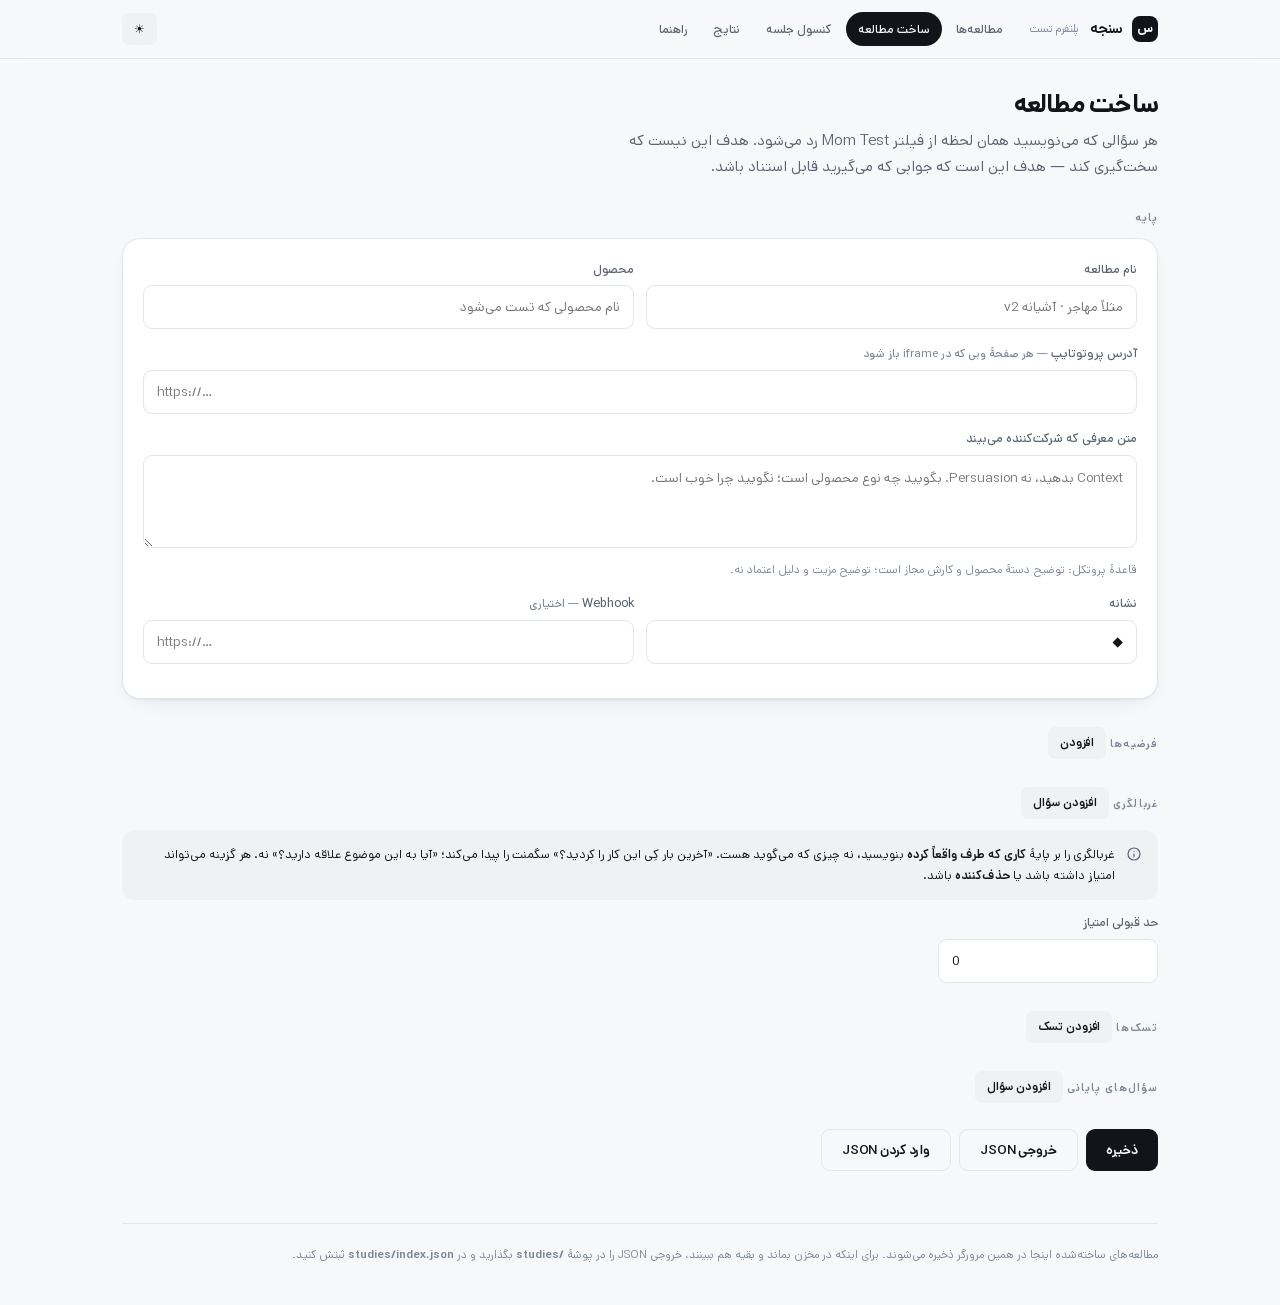
==== builder.html @ 76744f60 "Add files via upload" ====
<!doctype html>
<html lang="fa" dir="rtl">
<head>
<meta charset="utf-8">
<meta name="viewport" content="width=device-width,initial-scale=1,viewport-fit=cover">
<title>ساخت مطالعه · سنجه</title>
<link rel="stylesheet" href="./assets/app.css">
<style>
  .item{background:var(--surface);border:1px solid var(--line);border-radius:var(--r-md);
    padding:15px;margin-bottom:10px}
  .item .top{display:flex;gap:10px;align-items:flex-start;margin-bottom:8px}
  .item .top .idx{width:24px;height:24px;border-radius:7px;background:var(--surface-2);
    display:grid;place-items:center;font-size:11.5px;font-weight:600;flex:none}
  .opts{margin-top:8px}
  .opt{display:flex;gap:7px;align-items:center;margin-bottom:6px}
  .opt .input{flex:1}
  .opt .sc{width:74px;flex:none}
  .score{display:inline-flex;align-items:center;gap:6px;font-size:11.5px;font-weight:600}
  .meter{width:56px;height:5px;border-radius:99px;background:var(--surface-2);overflow:hidden}
  .meter i{display:block;height:100%;border-radius:99px;transition:width .4s var(--spring)}
</style>
</head>
<body>
<main class="wrap" style="padding-top:30px">
  <h1 style="font-size:26px">ساخت مطالعه</h1>
  <p class="lead" style="margin-top:8px">
    هر سؤالی که می‌نویسید همان لحظه از فیلتر Mom Test رد می‌شود.
    هدف این نیست که سخت‌گیری کند — هدف این است که جوابی که می‌گیرید قابل استناد باشد.
  </p>

  <div class="sec">پایه</div>
  <div class="card">
    <div class="grid c2">
      <div class="field"><label>نام مطالعه</label>
        <input class="input" id="f-name" placeholder="مثلاً مهاجر · آشیانه v2"></div>
      <div class="field"><label>محصول</label>
        <input class="input" id="f-product" placeholder="نام محصولی که تست می‌شود"></div>
    </div>
    <div class="field"><label>آدرس پروتوتایپ <span class="tiny">— هر صفحهٔ وبی که در iframe باز شود</span></label>
      <input class="input en" id="f-url" dir="ltr" placeholder="https://…"></div>
    <div class="field"><label>متن معرفی که شرکت‌کننده می‌بیند</label>
      <textarea class="input" id="f-intro" rows="3"
        placeholder="Context بدهید، نه Persuasion. بگویید چه نوع محصولی است؛ نگویید چرا خوب است."></textarea>
      <p class="hint">قاعدهٔ پروتکل: توضیح دستهٔ محصول و کارش مجاز است؛ توضیح مزیت و دلیل اعتماد نه.</p></div>
    <div class="grid c2">
      <div class="field"><label>نشانه</label><input class="input" id="f-icon" value="◆" maxlength="2"></div>
      <div class="field"><label>Webhook <span class="tiny">— اختیاری</span></label>
        <input class="input en" id="f-hook" dir="ltr" placeholder="https://…"></div>
    </div>
  </div>

  <div class="sec">فرضیه‌ها <button class="btn btn-ghost btn-sm" onclick="addHyp()">افزودن</button></div>
  <div id="hyps"></div>

  <div class="sec">غربالگری
    <button class="btn btn-ghost btn-sm" onclick="addScr()">افزودن سؤال</button></div>
  <div class="note" style="margin-bottom:12px">
    <svg viewBox="0 0 24 24"><circle cx="12" cy="12" r="9"/><path d="M12 16v-4M12 8h.01"/></svg>
    <p>غربالگری را بر پایهٔ <b>کاری که طرف واقعاً کرده</b> بنویسید، نه چیزی که می‌گوید هست.
      «آخرین بار کِی این کار را کردید؟» سگمنت را پیدا می‌کند؛ «آیا به این موضوع علاقه دارید؟» نه.
      هر گزینه می‌تواند امتیاز داشته باشد یا <b>حذف‌کننده</b> باشد.</p>
  </div>
  <div class="field" style="max-width:220px"><label>حد قبولی امتیاز</label>
    <input class="input num" id="f-pass" type="number" value="0"></div>
  <div id="scrs"></div>

  <div class="sec">تسک‌ها <button class="btn btn-ghost btn-sm" onclick="addTask()">افزودن تسک</button></div>
  <div id="tasks"></div>

  <div class="sec">سؤال‌های پایانی
    <button class="btn btn-ghost btn-sm" onclick="addPost()">افزودن سؤال</button></div>
  <div id="posts"></div>

  <div class="row-btns" style="margin:26px 0 8px">
    <button class="btn btn-primary" onclick="save()">ذخیره</button>
    <button class="btn btn-line" onclick="exportStudy()">خروجی JSON</button>
    <label class="btn btn-line" style="cursor:pointer">
      وارد کردن JSON<input type="file" accept="application/json" hidden onchange="importStudy(event)"></label>
    <button class="btn btn-danger" onclick="del()" id="del-btn" hidden>حذف</button>
  </div>
  <p id="saved" class="tiny"></p>
  <footer class="site">مطالعه‌های ساخته‌شده اینجا در همین مرورگر ذخیره می‌شوند.
    برای اینکه در مخزن بماند و بقیه هم ببینند، خروجی JSON را در پوشهٔ <b class="en">studies/</b> بگذارید
    و در <b class="en">studies/index.json</b> ثبتش کنید.</footer>
</main>

<script src="./assets/app.js"></script>
<script src="./assets/momtest.js"></script>
<script>
App.mountChrome('builder.html');
let D = null;

(async function(){
  const id = App.qs('id');
  D = id ? await App.loadStudy(id) : null;
  if (!D) D = App.blankStudy(); else App.$('del-btn').hidden = D._source !== 'local';
  fill(); renderAll();
})();

function fill(){
  App.$('f-name').value    = D.name || '';
  App.$('f-product').value = D.product || '';
  App.$('f-url').value     = D.prototypeUrl || '';
  App.$('f-intro').value   = D.intro || '';
  App.$('f-icon').value    = D.icon || '◆';
  App.$('f-hook').value    = D.settings?.webhook || '';
  App.$('f-pass').value    = D.screener?.passScore ?? 0;
}

/* ── the linter, rendered under any question field ──────────────── */
function lintBox(text){
  const r = MomTest.lint(text);
  if (!text.trim()) return '';
  const colour = r.score >= 75 ? 'var(--ok)' : r.score >= 45 ? 'var(--warn)' : 'var(--bad)';
  const rows = r.flags.map(f => `<div class="flag ${f.level}">
      <span>${f.level === 'good' ? '✓' : f.level === 'err' ? '✕' : '!'}</span>
      <span class="m"><span class="why">${App.esc(f.label)} — ${App.esc(f.why)}</span>
        ${f.fix ? `<span class="fix">${App.esc(f.fix)}${f.example && f.example !== '—'
          ? ` <i>${App.esc(f.example)}</i>` : ''}</span>` : ''}</span>
    </div>`).join('');
  return `<div class="lint">
    <div class="score" style="color:${colour}">
      <span class="meter"><i style="width:${r.score}%;background:${colour}"></i></span>
      ${App.fa(r.score)}٪ ${r.ok ? 'قابل‌استفاده' : 'نیاز به بازنویسی'}
    </div>${rows}</div>`;
}
function wireLint(inputEl, boxEl){
  const run = () => boxEl.innerHTML = lintBox(inputEl.value);
  inputEl.addEventListener('input', run); run();
}

/* ── hypotheses ─────────────────────────────────────────────────── */
function renderHyps(){
  const host = App.$('hyps');
  host.innerHTML = (D.hypotheses || []).map((h, i) => `<div class="item">
    <div class="top"><div class="idx en">${h.id || 'H' + (i + 1)}</div>
      <input class="input" value="${App.esc(h.text)}" oninput="D.hypotheses[${i}].text=this.value">
      <select class="input" style="width:130px;flex:none" onchange="D.hypotheses[${i}].risk=this.value">
        ${['very-high','high','medium-high','medium'].map(v =>
          `<option value="${v}"${h.risk === v ? ' selected' : ''}>${
            {'very-high':'ریسک خیلی بالا','high':'ریسک بالا','medium-high':'متوسط تا بالا','medium':'متوسط'}[v]}</option>`).join('')}
      </select>
      <button class="btn btn-danger btn-sm" onclick="D.hypotheses.splice(${i},1);renderHyps()">×</button>
    </div></div>`).join('') || '<p class="tiny">هنوز فرضیه‌ای اضافه نشده.</p>';
}
window.addHyp = () => {
  D.hypotheses = D.hypotheses || [];
  D.hypotheses.push({ id: 'H' + (D.hypotheses.length + 1), text: '', risk: 'high' });
  renderHyps();
};

/* ── question editors (screener / post) ─────────────────────────── */
function qEditor(q, i, listName){
  const opts = (q.options || []).map((o, oi) => `<div class="opt">
      <input class="input" value="${App.esc(o.label)}"
        oninput="${listName}[${i}].options[${oi}].label=this.value">
      <input class="input num sc" type="number" value="${o.score ?? 0}" title="امتیاز"
        oninput="${listName}[${i}].options[${oi}].score=+this.value">
      <button class="chip" aria-pressed="${!!o.disqualify}" title="حذف‌کننده"
        onclick="${listName}[${i}].options[${oi}].disqualify=!${listName}[${i}].options[${oi}].disqualify;renderAll()">حذفی</button>
      <button class="btn btn-danger btn-sm" onclick="${listName}[${i}].options.splice(${oi},1);renderAll()">×</button>
    </div>`).join('');
  const isChoice = q.type === 'single' || q.type === 'multi';
  return `<div class="item">
    <div class="top">
      <div class="idx num">${App.fa(i + 1)}</div>
      <div style="flex:1">
        <input class="input" id="q-${listName}-${i}" value="${App.esc(q.text)}"
          placeholder="متن سؤال" oninput="${listName}[${i}].text=this.value">
        <div id="lint-${listName}-${i}"></div>
      </div>
      <select class="input" style="width:118px;flex:none" onchange="${listName}[${i}].type=this.value;renderAll()">
        ${[['single','تک‌گزینه'],['multi','چندگزینه'],['text','متن آزاد'],['number','عدد']]
          .map(([v,t]) => `<option value="${v}"${q.type === v ? ' selected' : ''}>${t}</option>`).join('')}
      </select>
      <button class="chip" aria-pressed="${!!q.required}"
        onclick="${listName}[${i}].required=!${listName}[${i}].required;renderAll()">لازم</button>
      <button class="btn btn-danger btn-sm" onclick="${listName}.splice(${i},1);renderAll()">×</button>
    </div>
    ${isChoice ? `<div class="opts">${opts}
      <button class="btn btn-ghost btn-sm" onclick="${listName}[${i}].options=(${listName}[${i}].options||[]).concat([{label:'',score:0}]);renderAll()">
        افزودن گزینه</button></div>` : ''}
  </div>`;
}

function renderScrs(){
  D.screener = D.screener || { questions: [] };
  const L = D.screener.questions;
  App.$('scrs').innerHTML = L.map((q, i) => qEditor(q, i, 'D.screener.questions')).join('')
    || '<p class="tiny">هنوز سؤالی اضافه نشده.</p>';
  L.forEach((q, i) => {
    const inp = App.$(`q-D.screener.questions-${i}`), box = App.$(`lint-D.screener.questions-${i}`);
    if (inp && box) wireLint(inp, box);
  });
}
window.addScr = () => {
  D.screener = D.screener || { questions: [] };
  D.screener.questions = D.screener.questions || [];
  D.screener.questions.push({ id: 's' + (D.screener.questions.length + 1),
    text: '', type: 'single', required: true, options: [{ label: '', score: 0 }] });
  renderAll();
};

function renderPosts(){
  D.postQuestions = D.postQuestions || [];
  App.$('posts').innerHTML = D.postQuestions.map((q, i) => qEditor(q, i, 'D.postQuestions')).join('')
    || '<p class="tiny">هنوز سؤالی اضافه نشده.</p>';
  D.postQuestions.forEach((q, i) => {
    const inp = App.$(`q-D.postQuestions-${i}`), box = App.$(`lint-D.postQuestions-${i}`);
    if (inp && box) wireLint(inp, box);
  });
}
window.addPost = () => {
  D.postQuestions = D.postQuestions || [];
  D.postQuestions.push({ id: 'q' + (D.postQuestions.length + 1), text: '', type: 'text', required: true });
  renderAll();
};

/* ── tasks ──────────────────────────────────────────────────────── */
function renderTasks(){
  D.tasks = D.tasks || [];
  App.$('tasks').innerHTML = D.tasks.map((t, i) => `<div class="item">
    <div class="top"><div class="idx num">${App.fa(i + 1)}</div>
      <input class="input" value="${App.esc(t.title)}" placeholder="عنوان تسک"
        oninput="D.tasks[${i}].title=this.value">
      <select class="input" style="width:104px;flex:none" onchange="D.tasks[${i}].hypothesis=this.value">
        <option value="">— فرضیه —</option>
        ${(D.hypotheses || []).map(h =>
          `<option value="${h.id}"${t.hypothesis === h.id ? ' selected' : ''}>${h.id}</option>`).join('')}
      </select>
      <button class="btn btn-danger btn-sm" onclick="D.tasks.splice(${i},1);renderAll()">×</button>
    </div>
    <textarea class="input" rows="2" placeholder="دستور تسک — خنثی و بدون راهنمایی"
      oninput="D.tasks[${i}].prompt=this.value">${App.esc(t.prompt)}</textarea>
    <div id="lint-task-${i}"></div>
  </div>`).join('') || '<p class="tiny">هنوز تسکی اضافه نشده.</p>';
  D.tasks.forEach((t, i) => {
    const box = App.$(`lint-task-${i}`);
    const ta = box?.previousElementSibling;
    if (ta && box) wireLint(ta, box);
  });
}
window.addTask = () => {
  D.tasks = D.tasks || [];
  D.tasks.push({ id: 't' + (D.tasks.length + 1), title: '', prompt: '', hypothesis: '', followUps: [] });
  renderAll();
};

window.renderAll = () => { renderHyps(); renderScrs(); renderTasks(); renderPosts(); };

/* ── persistence ────────────────────────────────────────────────── */
function collect(){
  D.name = App.$('f-name').value.trim();
  D.product = App.$('f-product').value.trim();
  D.prototypeUrl = App.$('f-url').value.trim();
  D.intro = App.$('f-intro').value.trim();
  D.icon = App.$('f-icon').value.trim() || '◆';
  D.settings = D.settings || {};
  D.settings.webhook = App.$('f-hook').value.trim();
  D.screener = D.screener || { questions: [] };
  D.screener.passScore = +App.$('f-pass').value || 0;
  return D;
}
window.save = () => {
  collect();
  if (!D.name) { App.$('saved').textContent = 'مطالعه باید نام داشته باشد.'; return; }
  App.saveStudy(D);
  App.$('saved').innerHTML = 'ذخیره شد ✓ — <a href="study.html?id=' +
    encodeURIComponent(D.id) + '">رفتن به صفحهٔ مطالعه</a>';
};
window.exportStudy = () => {
  collect(); const c = { ...D }; delete c._source;
  App.download(D.id + '.json', JSON.stringify(c, null, 2));
};
window.importStudy = (e) => {
  const f = e.target.files[0]; if (!f) return;
  const r = new FileReader();
  r.onload = () => {
    try {
      const j = JSON.parse(r.result);
      if (!j.id) j.id = App.blankStudy().id;
      D = j; fill(); renderAll();
      App.$('saved').textContent = 'وارد شد — برای نگه‌داشتن، ذخیره کنید.';
    } catch (err) { App.$('saved').textContent = 'این فایل خوانده نشد: ' + err.message; }
  };
  r.readAsText(f);
};
window.del = () => {
  if (!confirm('این مطالعه از همین مرورگر حذف شود؟')) return;
  App.store.del('study.' + D.id);
  location.href = 'index.html';
};
</script>
</body>
</html>
---- assets/app.css ----
/* ═══════════════════════════════════════════════════════════════════
   سنجه · Sanjeh — research platform design system
   One stylesheet for every page. Product-neutral on purpose: this hosts
   studies for many apps, so it must never look like any one of them.
   ═══════════════════════════════════════════════════════════════════ */
@font-face{font-family:Dana;src:url('./fonts/Dana-Light.woff2') format('woff2');font-weight:300;font-display:swap}
@font-face{font-family:Dana;src:url('./fonts/Dana-Regular.woff2') format('woff2');font-weight:400;font-display:swap}
@font-face{font-family:Dana;src:url('./fonts/Dana-Medium.woff2') format('woff2');font-weight:500;font-display:swap}
@font-face{font-family:Dana;src:url('./fonts/Dana-DemiBold.woff2') format('woff2');font-weight:600;font-display:swap}
@font-face{font-family:Dana;src:url('./fonts/Dana-Bold.woff2') format('woff2');font-weight:700;font-display:swap}

:root{
  --f:Dana,system-ui,-apple-system,sans-serif;
  --canvas:#F7F8FA;--surface:#FFF;--surface-2:#EFF1F5;--surface-3:#E4E8EF;
  --ink:#111418;--ink-2:#5A6472;--ink-3:#7C8798;
  --line:#E1E5EC;--line-2:#EFF1F5;
  --brand:#3D5AFE;--brand-soft:#EDF0FF;--brand-ink:#2438C8;
  --ok:#0E8A5F;--ok-soft:#E6F5EF;
  --warn:#A66211;--warn-soft:#FDF3E4;
  --bad:#C33025;--bad-soft:#FCEEEC;
  --r-sm:9px;--r-md:13px;--r-lg:18px;
  --sh:0 1px 2px rgba(17,20,24,.05),0 8px 24px -14px rgba(17,20,24,.16);
  --sh-lg:0 2px 6px rgba(17,20,24,.07),0 26px 50px -24px rgba(17,20,24,.35);
  --spring:cubic-bezier(.16,1,.3,1);--swift:cubic-bezier(.4,0,.2,1);
}
:root[data-theme="dark"]{
  --canvas:#0E1116;--surface:#171B22;--surface-2:#1F242C;--surface-3:#2A303A;
  --ink:#F0F2F5;--ink-2:#98A2B3;--ink-3:#828D9E;
  --line:#272D36;--line-2:#1E232B;
  --brand:#7C8FFF;--brand-soft:#1A1F3D;--brand-ink:#A6B4FF;
  --ok:#3FBF8F;--ok-soft:#11271F;
  --warn:#D89A4A;--warn-soft:#2A2013;
  --bad:#E4695C;--bad-soft:#2C1614;
  --sh:0 1px 2px rgba(0,0,0,.4),0 8px 24px -14px rgba(0,0,0,.7);
  --sh-lg:0 2px 6px rgba(0,0,0,.5),0 26px 50px -24px rgba(0,0,0,.85);
}

*{box-sizing:border-box;margin:0;padding:0}
html{-webkit-text-size-adjust:100%}
body{font-family:var(--f);background:var(--canvas);color:var(--ink);
  font-size:14px;line-height:1.65;-webkit-font-smoothing:antialiased;
  direction:rtl;text-align:start}
.num{direction:ltr;unicode-bidi:isolate;font-variant-numeric:tabular-nums}
.en{direction:ltr;unicode-bidi:isolate;display:inline-block}
a{color:inherit}
button,input,select,textarea{font-family:inherit;font-size:inherit;color:inherit}
button{cursor:pointer}
[hidden]{display:none!important}

/* ── layout ── */
.wrap{max-width:1080px;margin:0 auto;padding:0 22px}
.wrap.narrow{max-width:760px}
.topbar{position:sticky;top:0;z-index:40;background:color-mix(in srgb,var(--canvas) 88%,transparent);
  backdrop-filter:blur(14px);border-bottom:1px solid var(--line)}
.topbar .in{max-width:1080px;margin:0 auto;padding:0 22px;height:58px;
  display:flex;align-items:center;gap:14px}
.brand{display:flex;align-items:center;gap:9px;font-weight:600;font-size:15px;
  letter-spacing:-.02em;text-decoration:none;flex:none}
.brand .mk{width:26px;height:26px;border-radius:8px;background:var(--ink);
  display:grid;place-items:center;color:var(--canvas);font-size:13px;font-weight:700}
.brand small{font-weight:400;color:var(--ink-3);font-size:11.5px;margin-inline-start:2px}
.topnav{display:flex;gap:2px;flex:1}
.topnav a{padding:7px 12px;border-radius:99px;font-size:12.5px;font-weight:500;
  color:var(--ink-2);text-decoration:none;transition:.2s var(--swift)}
.topnav a:hover{background:var(--surface-2);color:var(--ink)}
.topnav a[aria-current=page]{background:var(--ink);color:var(--canvas)}
@media(max-width:720px){.topnav{display:none}}

h1{font-size:clamp(24px,4vw,34px);font-weight:700;letter-spacing:-.03em;line-height:1.2}
h2{font-size:19px;font-weight:600;letter-spacing:-.022em;line-height:1.35}
h3{font-size:15px;font-weight:600;letter-spacing:-.015em}
.lead{font-size:15px;color:var(--ink-2);line-height:1.75;max-width:62ch}
.muted{color:var(--ink-2)}
.tiny{font-size:11.5px;color:var(--ink-3);line-height:1.6}
.sec{font-size:11px;font-weight:600;letter-spacing:.1em;color:var(--ink-3);
  text-transform:uppercase;margin:28px 0 11px}
.sec:first-child{margin-top:0}

/* ── surfaces ── */
.card{background:var(--surface);border:1px solid var(--line);border-radius:var(--r-lg);
  padding:20px;box-shadow:var(--sh)}
.card+.card{margin-top:12px}
.card.flat{box-shadow:none}
.grid{display:grid;gap:12px}
.grid.c2{grid-template-columns:repeat(2,1fr)}
.grid.c3{grid-template-columns:repeat(3,1fr)}
@media(max-width:760px){.grid.c2,.grid.c3{grid-template-columns:1fr}}

/* ── buttons ── */
.btn{display:inline-flex;align-items:center;justify-content:center;gap:8px;
  height:42px;padding:0 20px;border:none;border-radius:var(--r-sm);font-size:13.5px;
  font-weight:600;letter-spacing:-.01em;transition:.2s var(--spring);white-space:nowrap;
  text-decoration:none}
.btn:active{transform:scale(.98)}
.btn:disabled{opacity:.42;cursor:not-allowed;transform:none}
.btn-primary{background:var(--ink);color:var(--canvas)}
.btn-brand{background:var(--brand);color:#fff}
.btn-ghost{background:var(--surface-2);color:var(--ink)}
.btn-line{background:none;border:1px solid var(--line);color:var(--ink)}
.btn-danger{background:var(--bad-soft);color:var(--bad)}
.btn-sm{height:32px;padding:0 12px;font-size:12px;border-radius:7px}
.btn-block{width:100%}
.btn svg{width:16px;height:16px;fill:none;stroke:currentColor;stroke-width:1.9;
  stroke-linecap:round;stroke-linejoin:round;flex:none}
.row-btns{display:flex;gap:8px;flex-wrap:wrap}

/* ── form ── */
.field{margin-bottom:14px}
.field>label{display:block;font-size:12.5px;font-weight:500;color:var(--ink-2);margin-bottom:6px}
.input,textarea.input,select.input{width:100%;background:var(--surface);border:1px solid var(--line);
  border-radius:var(--r-sm);padding:11px 13px;font-size:13.5px;transition:.18s var(--swift);
  outline:none}
.input:focus{border-color:var(--brand);box-shadow:0 0 0 3px var(--brand-soft)}
textarea.input{resize:vertical;min-height:80px;line-height:1.7}
.hint{font-size:11.5px;color:var(--ink-3);margin-top:5px;line-height:1.6}

/* choice rows */
.choice{display:flex;align-items:flex-start;gap:11px;width:100%;padding:13px 15px;
  background:var(--surface);border:1.5px solid var(--line);border-radius:var(--r-md);
  text-align:start;transition:.18s var(--spring);margin-bottom:8px}
.choice:hover{border-color:var(--surface-3)}
.choice[aria-pressed=true]{border-color:var(--ink);background:var(--surface)}
.choice .mark{width:19px;height:19px;border-radius:50%;border:1.7px solid var(--line);
  flex:none;margin-top:1px;display:grid;place-items:center;transition:.18s var(--spring)}
.choice[aria-pressed=true] .mark{border-color:var(--ink);background:var(--ink)}
.choice[aria-pressed=true] .mark::after{content:'';width:7px;height:7px;border-radius:50%;background:var(--canvas)}
.choice.sq .mark{border-radius:5px}
.choice .lbl{flex:1;font-size:13.5px;line-height:1.55}
.choice .sub{font-size:11.5px;color:var(--ink-3);margin-top:3px}

/* ── badges ── */
.badge{display:inline-flex;align-items:center;gap:5px;border-radius:99px;
  padding:4px 9px;font-size:11px;font-weight:600;line-height:1.4;white-space:nowrap}
.b-ok{background:var(--ok-soft);color:var(--ok)}
.b-warn{background:var(--warn-soft);color:var(--warn)}
.b-bad{background:var(--bad-soft);color:var(--bad)}
.b-brand{background:var(--brand-soft);color:var(--brand-ink)}
.b-mute{background:var(--surface-2);color:var(--ink-2)}
.dot{width:6px;height:6px;border-radius:50%;background:currentColor;flex:none}

/* ── table ── */
.tbl{width:100%;border-collapse:collapse;font-size:12.5px}
.tbl th{text-align:start;font-weight:600;color:var(--ink-3);font-size:11px;
  letter-spacing:.05em;text-transform:uppercase;padding:9px 10px;border-bottom:1px solid var(--line)}
.tbl td{padding:11px 10px;border-bottom:1px solid var(--line-2);vertical-align:top}
.tbl tr:last-child td{border-bottom:none}
.tblwrap{overflow-x:auto;-webkit-overflow-scrolling:touch}

/* ── notices ── */
.note{display:flex;gap:11px;align-items:flex-start;padding:14px 16px;
  background:var(--surface-2);border-radius:var(--r-md);font-size:12.5px;line-height:1.7}
.note svg{width:16px;height:16px;flex:none;margin-top:2px;fill:none;stroke:currentColor;
  stroke-width:1.8;stroke-linecap:round;stroke-linejoin:round;color:var(--ink-2)}
.note.warn{background:var(--warn-soft)} .note.warn svg{color:var(--warn)}
.note.bad{background:var(--bad-soft)}   .note.bad svg{color:var(--bad)}
.note.ok{background:var(--ok-soft)}     .note.ok svg{color:var(--ok)}
.note b{font-weight:600}

/* ── progress ── */
.prog{height:4px;background:var(--surface-2);border-radius:99px;overflow:hidden}
.prog i{display:block;height:100%;background:var(--ink);border-radius:99px;
  transition:width .5s var(--spring)}

/* ── device frame (prototype under test) ── */
.device{background:#0D0F12;border-radius:34px;padding:9px;box-shadow:var(--sh-lg);flex:none}
.device iframe{display:block;border:none;border-radius:26px;background:#fff}

/* ── study cards on the hub ── */
.studies{display:grid;gap:12px;grid-template-columns:repeat(auto-fill,minmax(300px,1fr))}
.study{display:block;background:var(--surface);border:1px solid var(--line);
  border-radius:var(--r-lg);padding:18px;text-decoration:none;box-shadow:var(--sh);
  transition:.22s var(--spring)}
.study:hover{transform:translateY(-2px);box-shadow:var(--sh-lg)}
.study .hd{display:flex;align-items:center;gap:10px;margin-bottom:9px}
.study .ic{width:34px;height:34px;border-radius:10px;background:var(--surface-2);
  display:grid;place-items:center;font-size:15px;font-weight:700;flex:none}
.study .nm{font-size:14.5px;font-weight:600;letter-spacing:-.02em;flex:1}
.study .d{font-size:12.5px;color:var(--ink-2);line-height:1.65}
.study .ft{display:flex;gap:6px;margin-top:12px;flex-wrap:wrap}

/* ── momtest linter ── */
.lint{margin-top:8px;display:flex;flex-direction:column;gap:6px}
.flag{display:flex;gap:9px;align-items:flex-start;padding:10px 12px;border-radius:var(--r-sm);
  font-size:12px;line-height:1.65}
.flag.err{background:var(--bad-soft);color:var(--bad)}
.flag.warn{background:var(--warn-soft);color:var(--warn)}
.flag.good{background:var(--ok-soft);color:var(--ok)}
.flag .m{flex:1;color:var(--ink)}
.flag .m b{color:inherit}
.flag .why{font-weight:600;display:block;margin-bottom:2px}
.flag .fix{display:block;margin-top:4px;color:var(--ink-2)}
.flag .fix i{font-style:normal;color:var(--ink);font-weight:500}

/* ── misc ── */
.split-h{display:flex;gap:16px;align-items:flex-start}
@media(max-width:860px){.split-h{flex-direction:column}}
.chipset{display:flex;gap:6px;flex-wrap:wrap}
.chip{border:1px solid var(--line);background:var(--surface);border-radius:99px;
  padding:6px 12px;font-size:12px;font-weight:500;color:var(--ink-2);transition:.18s var(--swift)}
.chip:hover{border-color:var(--surface-3);color:var(--ink)}
.chip[aria-pressed=true]{background:var(--ink);color:var(--canvas);border-color:var(--ink)}
.kv{display:flex;justify-content:space-between;gap:14px;padding:9px 0;font-size:12.5px;
  border-bottom:1px solid var(--line-2)}
.kv:last-child{border-bottom:none}
.kv .k{color:var(--ink-2)} .kv .v{font-weight:500;text-align:end}
.empty{text-align:center;padding:44px 20px;color:var(--ink-3)}
.empty h3{color:var(--ink);margin-bottom:6px}
footer.site{margin-top:52px;border-top:1px solid var(--line);padding:22px 0 40px;
  font-size:11.5px;color:var(--ink-3)}
.sr{position:absolute;width:1px;height:1px;overflow:hidden;clip:rect(0 0 0 0);white-space:nowrap}
@media print{.topbar,.no-print{display:none}body{background:#fff}}
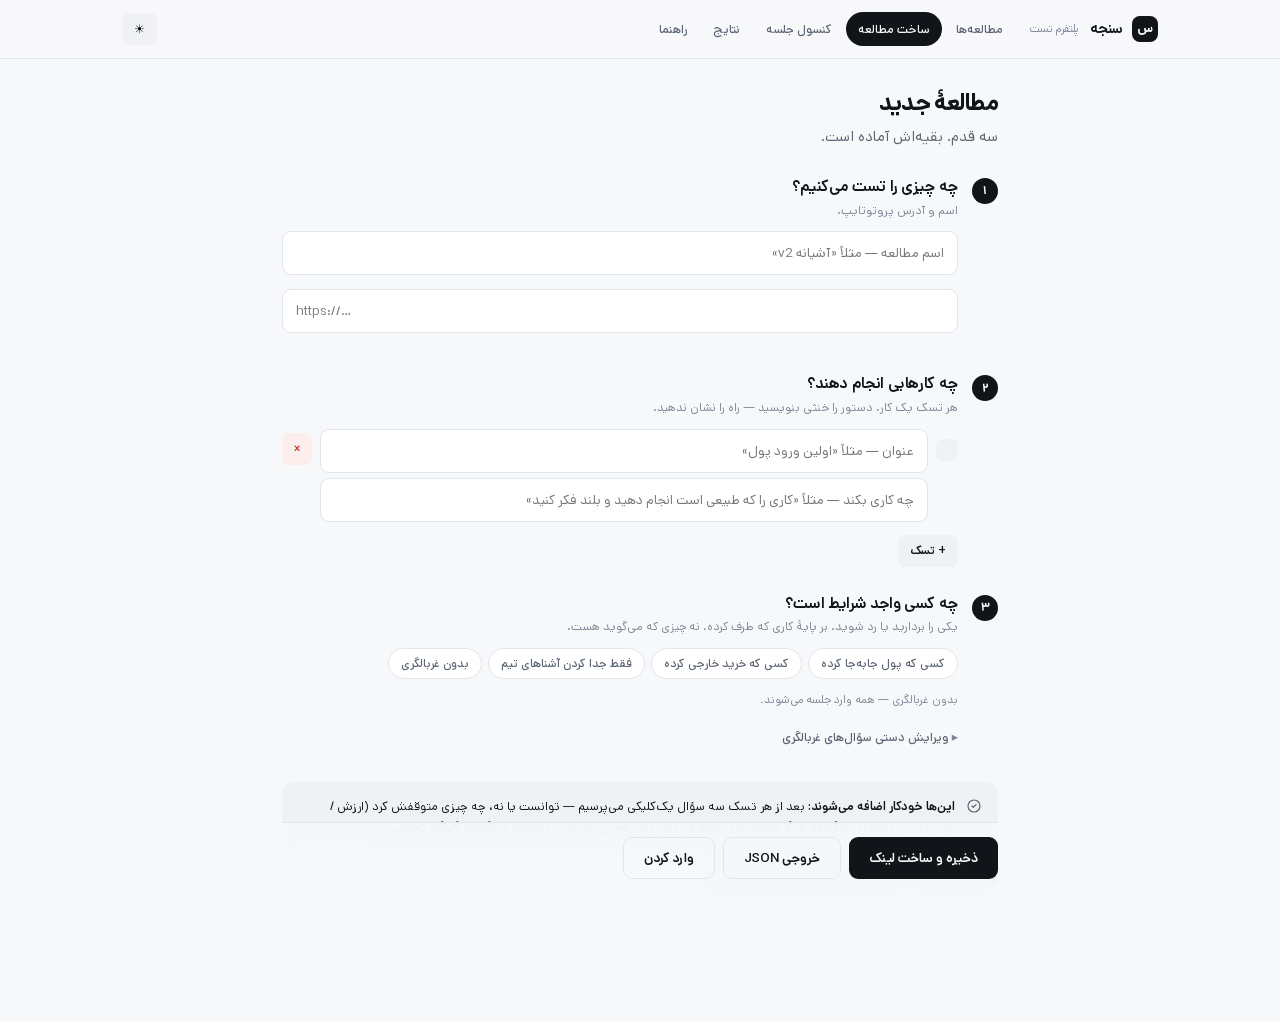
==== commit 99681a1d: "Add files via upload" ====
--- a/builder.html
+++ b/builder.html
@@ -1,295 +1,380 @@
-<!doctype html>
-<html lang="fa" dir="rtl">
-<head>
-<meta charset="utf-8">
-<meta name="viewport" content="width=device-width,initial-scale=1,viewport-fit=cover">
-<title>ساخت مطالعه · سنجه</title>
-<link rel="stylesheet" href="./assets/app.css">
-<style>
-  .item{background:var(--surface);border:1px solid var(--line);border-radius:var(--r-md);
-    padding:15px;margin-bottom:10px}
-  .item .top{display:flex;gap:10px;align-items:flex-start;margin-bottom:8px}
-  .item .top .idx{width:24px;height:24px;border-radius:7px;background:var(--surface-2);
-    display:grid;place-items:center;font-size:11.5px;font-weight:600;flex:none}
-  .opts{margin-top:8px}
-  .opt{display:flex;gap:7px;align-items:center;margin-bottom:6px}
-  .opt .input{flex:1}
-  .opt .sc{width:74px;flex:none}
-  .score{display:inline-flex;align-items:center;gap:6px;font-size:11.5px;font-weight:600}
-  .meter{width:56px;height:5px;border-radius:99px;background:var(--surface-2);overflow:hidden}
-  .meter i{display:block;height:100%;border-radius:99px;transition:width .4s var(--spring)}
-</style>
-</head>
-<body>
-<main class="wrap" style="padding-top:30px">
-  <h1 style="font-size:26px">ساخت مطالعه</h1>
-  <p class="lead" style="margin-top:8px">
-    هر سؤالی که می‌نویسید همان لحظه از فیلتر Mom Test رد می‌شود.
-    هدف این نیست که سخت‌گیری کند — هدف این است که جوابی که می‌گیرید قابل استناد باشد.
-  </p>
-
-  <div class="sec">پایه</div>
-  <div class="card">
-    <div class="grid c2">
-      <div class="field"><label>نام مطالعه</label>
-        <input class="input" id="f-name" placeholder="مثلاً مهاجر · آشیانه v2"></div>
-      <div class="field"><label>محصول</label>
-        <input class="input" id="f-product" placeholder="نام محصولی که تست می‌شود"></div>
-    </div>
-    <div class="field"><label>آدرس پروتوتایپ <span class="tiny">— هر صفحهٔ وبی که در iframe باز شود</span></label>
-      <input class="input en" id="f-url" dir="ltr" placeholder="https://…"></div>
-    <div class="field"><label>متن معرفی که شرکت‌کننده می‌بیند</label>
-      <textarea class="input" id="f-intro" rows="3"
-        placeholder="Context بدهید، نه Persuasion. بگویید چه نوع محصولی است؛ نگویید چرا خوب است."></textarea>
-      <p class="hint">قاعدهٔ پروتکل: توضیح دستهٔ محصول و کارش مجاز است؛ توضیح مزیت و دلیل اعتماد نه.</p></div>
-    <div class="grid c2">
-      <div class="field"><label>نشانه</label><input class="input" id="f-icon" value="◆" maxlength="2"></div>
-      <div class="field"><label>Webhook <span class="tiny">— اختیاری</span></label>
-        <input class="input en" id="f-hook" dir="ltr" placeholder="https://…"></div>
-    </div>
-  </div>
-
-  <div class="sec">فرضیه‌ها <button class="btn btn-ghost btn-sm" onclick="addHyp()">افزودن</button></div>
-  <div id="hyps"></div>
-
-  <div class="sec">غربالگری
-    <button class="btn btn-ghost btn-sm" onclick="addScr()">افزودن سؤال</button></div>
-  <div class="note" style="margin-bottom:12px">
-    <svg viewBox="0 0 24 24"><circle cx="12" cy="12" r="9"/><path d="M12 16v-4M12 8h.01"/></svg>
-    <p>غربالگری را بر پایهٔ <b>کاری که طرف واقعاً کرده</b> بنویسید، نه چیزی که می‌گوید هست.
-      «آخرین بار کِی این کار را کردید؟» سگمنت را پیدا می‌کند؛ «آیا به این موضوع علاقه دارید؟» نه.
-      هر گزینه می‌تواند امتیاز داشته باشد یا <b>حذف‌کننده</b> باشد.</p>
-  </div>
-  <div class="field" style="max-width:220px"><label>حد قبولی امتیاز</label>
-    <input class="input num" id="f-pass" type="number" value="0"></div>
-  <div id="scrs"></div>
-
-  <div class="sec">تسک‌ها <button class="btn btn-ghost btn-sm" onclick="addTask()">افزودن تسک</button></div>
-  <div id="tasks"></div>
-
-  <div class="sec">سؤال‌های پایانی
-    <button class="btn btn-ghost btn-sm" onclick="addPost()">افزودن سؤال</button></div>
-  <div id="posts"></div>
-
-  <div class="row-btns" style="margin:26px 0 8px">
-    <button class="btn btn-primary" onclick="save()">ذخیره</button>
-    <button class="btn btn-line" onclick="exportStudy()">خروجی JSON</button>
-    <label class="btn btn-line" style="cursor:pointer">
-      وارد کردن JSON<input type="file" accept="application/json" hidden onchange="importStudy(event)"></label>
-    <button class="btn btn-danger" onclick="del()" id="del-btn" hidden>حذف</button>
-  </div>
-  <p id="saved" class="tiny"></p>
-  <footer class="site">مطالعه‌های ساخته‌شده اینجا در همین مرورگر ذخیره می‌شوند.
-    برای اینکه در مخزن بماند و بقیه هم ببینند، خروجی JSON را در پوشهٔ <b class="en">studies/</b> بگذارید
-    و در <b class="en">studies/index.json</b> ثبتش کنید.</footer>
-</main>
-
-<script src="./assets/app.js"></script>
-<script src="./assets/momtest.js"></script>
-<script>
-App.mountChrome('builder.html');
-let D = null;
-
-(async function(){
-  const id = App.qs('id');
-  D = id ? await App.loadStudy(id) : null;
-  if (!D) D = App.blankStudy(); else App.$('del-btn').hidden = D._source !== 'local';
-  fill(); renderAll();
-})();
-
-function fill(){
-  App.$('f-name').value    = D.name || '';
-  App.$('f-product').value = D.product || '';
-  App.$('f-url').value     = D.prototypeUrl || '';
-  App.$('f-intro').value   = D.intro || '';
-  App.$('f-icon').value    = D.icon || '◆';
-  App.$('f-hook').value    = D.settings?.webhook || '';
-  App.$('f-pass').value    = D.screener?.passScore ?? 0;
-}
-
-/* ── the linter, rendered under any question field ──────────────── */
-function lintBox(text){
-  const r = MomTest.lint(text);
-  if (!text.trim()) return '';
-  const colour = r.score >= 75 ? 'var(--ok)' : r.score >= 45 ? 'var(--warn)' : 'var(--bad)';
-  const rows = r.flags.map(f => `<div class="flag ${f.level}">
-      <span>${f.level === 'good' ? '✓' : f.level === 'err' ? '✕' : '!'}</span>
-      <span class="m"><span class="why">${App.esc(f.label)} — ${App.esc(f.why)}</span>
-        ${f.fix ? `<span class="fix">${App.esc(f.fix)}${f.example && f.example !== '—'
-          ? ` <i>${App.esc(f.example)}</i>` : ''}</span>` : ''}</span>
-    </div>`).join('');
-  return `<div class="lint">
-    <div class="score" style="color:${colour}">
-      <span class="meter"><i style="width:${r.score}%;background:${colour}"></i></span>
-      ${App.fa(r.score)}٪ ${r.ok ? 'قابل‌استفاده' : 'نیاز به بازنویسی'}
-    </div>${rows}</div>`;
-}
-function wireLint(inputEl, boxEl){
-  const run = () => boxEl.innerHTML = lintBox(inputEl.value);
-  inputEl.addEventListener('input', run); run();
-}
-
-/* ── hypotheses ─────────────────────────────────────────────────── */
-function renderHyps(){
-  const host = App.$('hyps');
-  host.innerHTML = (D.hypotheses || []).map((h, i) => `<div class="item">
-    <div class="top"><div class="idx en">${h.id || 'H' + (i + 1)}</div>
-      <input class="input" value="${App.esc(h.text)}" oninput="D.hypotheses[${i}].text=this.value">
-      <select class="input" style="width:130px;flex:none" onchange="D.hypotheses[${i}].risk=this.value">
-        ${['very-high','high','medium-high','medium'].map(v =>
-          `<option value="${v}"${h.risk === v ? ' selected' : ''}>${
-            {'very-high':'ریسک خیلی بالا','high':'ریسک بالا','medium-high':'متوسط تا بالا','medium':'متوسط'}[v]}</option>`).join('')}
-      </select>
-      <button class="btn btn-danger btn-sm" onclick="D.hypotheses.splice(${i},1);renderHyps()">×</button>
-    </div></div>`).join('') || '<p class="tiny">هنوز فرضیه‌ای اضافه نشده.</p>';
-}
-window.addHyp = () => {
-  D.hypotheses = D.hypotheses || [];
-  D.hypotheses.push({ id: 'H' + (D.hypotheses.length + 1), text: '', risk: 'high' });
-  renderHyps();
-};
-
-/* ── question editors (screener / post) ─────────────────────────── */
-function qEditor(q, i, listName){
-  const opts = (q.options || []).map((o, oi) => `<div class="opt">
-      <input class="input" value="${App.esc(o.label)}"
-        oninput="${listName}[${i}].options[${oi}].label=this.value">
-      <input class="input num sc" type="number" value="${o.score ?? 0}" title="امتیاز"
-        oninput="${listName}[${i}].options[${oi}].score=+this.value">
-      <button class="chip" aria-pressed="${!!o.disqualify}" title="حذف‌کننده"
-        onclick="${listName}[${i}].options[${oi}].disqualify=!${listName}[${i}].options[${oi}].disqualify;renderAll()">حذفی</button>
-      <button class="btn btn-danger btn-sm" onclick="${listName}[${i}].options.splice(${oi},1);renderAll()">×</button>
-    </div>`).join('');
-  const isChoice = q.type === 'single' || q.type === 'multi';
-  return `<div class="item">
-    <div class="top">
-      <div class="idx num">${App.fa(i + 1)}</div>
-      <div style="flex:1">
-        <input class="input" id="q-${listName}-${i}" value="${App.esc(q.text)}"
-          placeholder="متن سؤال" oninput="${listName}[${i}].text=this.value">
-        <div id="lint-${listName}-${i}"></div>
-      </div>
-      <select class="input" style="width:118px;flex:none" onchange="${listName}[${i}].type=this.value;renderAll()">
-        ${[['single','تک‌گزینه'],['multi','چندگزینه'],['text','متن آزاد'],['number','عدد']]
-          .map(([v,t]) => `<option value="${v}"${q.type === v ? ' selected' : ''}>${t}</option>`).join('')}
-      </select>
-      <button class="chip" aria-pressed="${!!q.required}"
-        onclick="${listName}[${i}].required=!${listName}[${i}].required;renderAll()">لازم</button>
-      <button class="btn btn-danger btn-sm" onclick="${listName}.splice(${i},1);renderAll()">×</button>
-    </div>
-    ${isChoice ? `<div class="opts">${opts}
-      <button class="btn btn-ghost btn-sm" onclick="${listName}[${i}].options=(${listName}[${i}].options||[]).concat([{label:'',score:0}]);renderAll()">
-        افزودن گزینه</button></div>` : ''}
-  </div>`;
-}
-
-function renderScrs(){
-  D.screener = D.screener || { questions: [] };
-  const L = D.screener.questions;
-  App.$('scrs').innerHTML = L.map((q, i) => qEditor(q, i, 'D.screener.questions')).join('')
-    || '<p class="tiny">هنوز سؤالی اضافه نشده.</p>';
-  L.forEach((q, i) => {
-    const inp = App.$(`q-D.screener.questions-${i}`), box = App.$(`lint-D.screener.questions-${i}`);
-    if (inp && box) wireLint(inp, box);
-  });
-}
-window.addScr = () => {
-  D.screener = D.screener || { questions: [] };
-  D.screener.questions = D.screener.questions || [];
-  D.screener.questions.push({ id: 's' + (D.screener.questions.length + 1),
-    text: '', type: 'single', required: true, options: [{ label: '', score: 0 }] });
-  renderAll();
-};
-
-function renderPosts(){
-  D.postQuestions = D.postQuestions || [];
-  App.$('posts').innerHTML = D.postQuestions.map((q, i) => qEditor(q, i, 'D.postQuestions')).join('')
-    || '<p class="tiny">هنوز سؤالی اضافه نشده.</p>';
-  D.postQuestions.forEach((q, i) => {
-    const inp = App.$(`q-D.postQuestions-${i}`), box = App.$(`lint-D.postQuestions-${i}`);
-    if (inp && box) wireLint(inp, box);
-  });
-}
-window.addPost = () => {
-  D.postQuestions = D.postQuestions || [];
-  D.postQuestions.push({ id: 'q' + (D.postQuestions.length + 1), text: '', type: 'text', required: true });
-  renderAll();
-};
-
-/* ── tasks ──────────────────────────────────────────────────────── */
-function renderTasks(){
-  D.tasks = D.tasks || [];
-  App.$('tasks').innerHTML = D.tasks.map((t, i) => `<div class="item">
-    <div class="top"><div class="idx num">${App.fa(i + 1)}</div>
-      <input class="input" value="${App.esc(t.title)}" placeholder="عنوان تسک"
-        oninput="D.tasks[${i}].title=this.value">
-      <select class="input" style="width:104px;flex:none" onchange="D.tasks[${i}].hypothesis=this.value">
-        <option value="">— فرضیه —</option>
-        ${(D.hypotheses || []).map(h =>
-          `<option value="${h.id}"${t.hypothesis === h.id ? ' selected' : ''}>${h.id}</option>`).join('')}
-      </select>
-      <button class="btn btn-danger btn-sm" onclick="D.tasks.splice(${i},1);renderAll()">×</button>
-    </div>
-    <textarea class="input" rows="2" placeholder="دستور تسک — خنثی و بدون راهنمایی"
-      oninput="D.tasks[${i}].prompt=this.value">${App.esc(t.prompt)}</textarea>
-    <div id="lint-task-${i}"></div>
-  </div>`).join('') || '<p class="tiny">هنوز تسکی اضافه نشده.</p>';
-  D.tasks.forEach((t, i) => {
-    const box = App.$(`lint-task-${i}`);
-    const ta = box?.previousElementSibling;
-    if (ta && box) wireLint(ta, box);
-  });
-}
-window.addTask = () => {
-  D.tasks = D.tasks || [];
-  D.tasks.push({ id: 't' + (D.tasks.length + 1), title: '', prompt: '', hypothesis: '', followUps: [] });
-  renderAll();
-};
-
-window.renderAll = () => { renderHyps(); renderScrs(); renderTasks(); renderPosts(); };
-
-/* ── persistence ────────────────────────────────────────────────── */
-function collect(){
-  D.name = App.$('f-name').value.trim();
-  D.product = App.$('f-product').value.trim();
-  D.prototypeUrl = App.$('f-url').value.trim();
-  D.intro = App.$('f-intro').value.trim();
-  D.icon = App.$('f-icon').value.trim() || '◆';
-  D.settings = D.settings || {};
-  D.settings.webhook = App.$('f-hook').value.trim();
-  D.screener = D.screener || { questions: [] };
-  D.screener.passScore = +App.$('f-pass').value || 0;
-  return D;
-}
-window.save = () => {
-  collect();
-  if (!D.name) { App.$('saved').textContent = 'مطالعه باید نام داشته باشد.'; return; }
-  App.saveStudy(D);
-  App.$('saved').innerHTML = 'ذخیره شد ✓ — <a href="study.html?id=' +
-    encodeURIComponent(D.id) + '">رفتن به صفحهٔ مطالعه</a>';
-};
-window.exportStudy = () => {
-  collect(); const c = { ...D }; delete c._source;
-  App.download(D.id + '.json', JSON.stringify(c, null, 2));
-};
-window.importStudy = (e) => {
-  const f = e.target.files[0]; if (!f) return;
-  const r = new FileReader();
-  r.onload = () => {
-    try {
-      const j = JSON.parse(r.result);
-      if (!j.id) j.id = App.blankStudy().id;
-      D = j; fill(); renderAll();
-      App.$('saved').textContent = 'وارد شد — برای نگه‌داشتن، ذخیره کنید.';
-    } catch (err) { App.$('saved').textContent = 'این فایل خوانده نشد: ' + err.message; }
-  };
-  r.readAsText(f);
-};
-window.del = () => {
-  if (!confirm('این مطالعه از همین مرورگر حذف شود؟')) return;
-  App.store.del('study.' + D.id);
-  location.href = 'index.html';
-};
-</script>
-</body>
-</html>
+<!doctype html>
+<html lang="fa" dir="rtl">
+<head>
+<meta charset="utf-8">
+<meta name="viewport" content="width=device-width,initial-scale=1,viewport-fit=cover">
+<title>مطالعهٔ جدید · سنجه</title>
+<link rel="stylesheet" href="./assets/app.css">
+<style>
+  .step{display:flex;gap:14px;margin-bottom:26px}
+  .step .n{width:26px;height:26px;border-radius:50%;background:var(--ink);color:var(--canvas);
+    display:grid;place-items:center;font-size:12px;font-weight:700;flex:none;margin-top:2px}
+  .step .b{flex:1;min-width:0}
+  .step h2{font-size:16px;margin-bottom:3px}
+  .step .s{font-size:12px;color:var(--ink-3);margin-bottom:11px}
+  .trow{display:flex;gap:8px;margin-bottom:8px;align-items:flex-start}
+  .trow .n{width:22px;height:22px;border-radius:6px;background:var(--surface-2);flex:none;
+    display:grid;place-items:center;font-size:11px;font-weight:600;margin-top:10px}
+  .trow .f{flex:1;min-width:0}
+  .trow .f input{margin-bottom:5px}
+  details.adv{margin-top:8px}
+  details.adv>summary{cursor:pointer;font-size:12.5px;font-weight:500;color:var(--ink-2);
+    list-style:none;padding:9px 0}
+  details.adv>summary::-webkit-details-marker{display:none}
+  details.adv>summary::before{content:'▸ ';color:var(--ink-3)}
+  details.adv[open]>summary::before{content:'▾ '}
+  .lint{margin:4px 0 2px}
+  .flag{padding:7px 10px;font-size:11.5px}
+  .sticky{position:sticky;bottom:0;background:color-mix(in srgb,var(--canvas) 92%,transparent);
+    backdrop-filter:blur(12px);border-top:1px solid var(--line);padding:14px 0;margin-top:24px}
+</style>
+</head>
+<body>
+<main class="wrap narrow" style="padding-top:30px">
+  <h1 style="font-size:24px">مطالعهٔ جدید</h1>
+  <p class="lead" style="margin:6px 0 26px">سه قدم. بقیه‌اش آماده است.</p>
+
+  <div class="step">
+    <div class="n num">۱</div>
+    <div class="b">
+      <h2>چه چیزی را تست می‌کنیم؟</h2>
+      <div class="s">اسم و آدرس پروتوتایپ.</div>
+      <div class="field"><input class="input" id="f-name" placeholder="اسم مطالعه — مثلاً «آشیانه v2»"></div>
+      <div class="field"><input class="input en" id="f-url" dir="ltr" placeholder="https://…"></div>
+      <p id="urlwarn" class="hint"></p>
+    </div>
+  </div>
+
+  <div class="step">
+    <div class="n num">۲</div>
+    <div class="b">
+      <h2>چه کارهایی انجام دهند؟</h2>
+      <div class="s">هر تسک یک کار. دستور را خنثی بنویسید — راه را نشان ندهید.</div>
+      <div id="tasks"></div>
+      <button class="btn btn-ghost btn-sm" onclick="addTask()">+ تسک</button>
+    </div>
+  </div>
+
+  <div class="step">
+    <div class="n num">۳</div>
+    <div class="b">
+      <h2>چه کسی واجد شرایط است؟</h2>
+      <div class="s">یکی را بردارید یا رد شوید. بر پایهٔ کاری که طرف کرده، نه چیزی که می‌گوید هست.</div>
+      <div class="chipset" id="tpl" style="margin-bottom:12px"></div>
+      <div id="scrs"></div>
+      <details class="adv"><summary>ویرایش دستی سؤال‌های غربالگری</summary>
+        <div id="scr-edit"></div>
+        <button class="btn btn-ghost btn-sm" onclick="addScr()">+ سؤال</button>
+        <div class="field" style="max-width:200px;margin-top:10px"><label>حد قبولی امتیاز</label>
+          <input class="input num" id="f-pass" type="number" value="0"></div>
+      </details>
+    </div>
+  </div>
+
+  <div class="note" style="margin-bottom:8px">
+    <svg viewBox="0 0 24 24"><circle cx="12" cy="12" r="9"/><path d="M9 12l2 2 4-4"/></svg>
+    <p><b>این‌ها خودکار اضافه می‌شوند:</b> بعد از هر تسک سه سؤال یک‌کلیکی می‌پرسیم —
+      توانست یا نه، چه چیزی متوقفش کرد (ارزش / کاربردپذیری / اعتماد / انگیزه)، و اگر واقعی بود ادامه می‌داد یا نه.
+      همین سه تا در «نتایج» می‌گویند گلوگاه کجاست.</p>
+  </div>
+
+  <details class="adv">
+    <summary>تنظیمات بیشتر — فرضیه‌ها، سؤال‌های پایانی، webhook</summary>
+    <div class="field" style="margin-top:10px"><label>متن معرفی برای شرکت‌کننده</label>
+      <textarea class="input" id="f-intro" rows="2"
+        placeholder="بگویید چه نوع محصولی است. نگویید چرا خوب است."></textarea></div>
+    <div class="grid c2">
+      <div class="field"><label>محصول</label><input class="input" id="f-product"></div>
+      <div class="field"><label>نشانه</label><input class="input" id="f-icon" value="◆" maxlength="2"></div>
+    </div>
+    <div class="field"><label>Webhook برای جمع‌آوری خودکار</label>
+      <input class="input en" id="f-hook" dir="ltr" placeholder="https://…"></div>
+    <div class="sec" style="margin-top:14px">فرضیه‌ها
+      <button class="btn btn-ghost btn-sm" onclick="addHyp()">+</button></div>
+    <div id="hyps"></div>
+    <div class="sec">سؤال‌های پایانی
+      <button class="btn btn-ghost btn-sm" onclick="addPost()">+</button></div>
+    <div id="posts"></div>
+  </details>
+
+  <div class="sticky">
+    <div class="row-btns">
+      <button class="btn btn-primary" onclick="save()">ذخیره و ساخت لینک</button>
+      <button class="btn btn-line" onclick="exportStudy()">خروجی JSON</button>
+      <label class="btn btn-line" style="cursor:pointer">وارد کردن
+        <input type="file" accept="application/json" hidden onchange="importStudy(event)"></label>
+      <button class="btn btn-danger" onclick="del()" id="del-btn" hidden>حذف</button>
+    </div>
+    <p id="saved" class="tiny" style="margin-top:7px"></p>
+  </div>
+  <div style="height:20px"></div>
+</main>
+
+<script src="./assets/app.js"></script>
+<script src="./assets/momtest.js"></script>
+<script>
+App.mountChrome('builder.html');
+let D = null;
+
+/* Ready-made screeners. Most teams need one of these three and should not
+   have to invent scoring rules to get started. Every option is behavioural. */
+const TEMPLATES = {
+  money: {
+    label: 'کسی که پول جابه‌جا کرده',
+    intro: 'چند سؤال کوتاه دربارهٔ کارهایی که تا حالا کرده‌اید.',
+    passScore: 5,
+    questions: [
+      { id:'s1', text:'آخرین بار کِی بخشی از پولتان را از ریال خارج کردید یا دلاری نگه داشتید؟',
+        type:'single', required:true, options:[
+        {label:'در سه ماه گذشته',score:3},{label:'در یک سال گذشته',score:2},
+        {label:'بیشتر از یک سال پیش',score:0},{label:'تا حالا نکرده‌ام',score:0,disqualify:true}]},
+      { id:'s2', text:'آن بار تقریباً چه مبلغی بود؟', type:'single', required:true, options:[
+        {label:'کمتر از ۵۰ میلیون تومان',score:1},{label:'۵۰ تا ۲۰۰ میلیون تومان',score:3},
+        {label:'بیشتر از ۲۰۰ میلیون تومان',score:3},{label:'ترجیح می‌دهم نگویم',score:1}]},
+      { id:'s3', text:'کدام دربارهٔ شما درست است؟', type:'single', required:true, options:[
+        {label:'در تیم هستم یا با تیم کار می‌کنم',score:0,disqualify:true},
+        {label:'دوست یا فامیل نزدیک تیم هستم',score:0,disqualify:true},
+        {label:'ارتباطی با تیم ندارم',score:2}]}
+    ]
+  },
+  buyer: {
+    label: 'کسی که خرید خارجی کرده',
+    intro: 'چند سؤال کوتاه دربارهٔ خریدهای اخیرتان.',
+    passScore: 4,
+    questions: [
+      { id:'s1', text:'در شش ماه گذشته برای کدام واقعاً پول خارجی پرداخت کرده‌اید؟',
+        type:'multi', required:true, options:[
+        {label:'اشتراک نرم‌افزار یا سرویس خارجی',score:3},{label:'خرید از سایت خارجی',score:2},
+        {label:'شهریه یا هزینهٔ مهاجرت',score:3},{label:'هیچ‌کدام',score:0,disqualify:true}]},
+      { id:'s2', text:'آن بار چطور پرداخت کردید؟', type:'single', required:true, options:[
+        {label:'خودم مستقیم',score:3},{label:'از طریق واسطه یا دوست',score:2},
+        {label:'یادم نیست',score:0}]},
+      { id:'s3', text:'کدام دربارهٔ شما درست است؟', type:'single', required:true, options:[
+        {label:'در تیم هستم یا با تیم کار می‌کنم',score:0,disqualify:true},
+        {label:'ارتباطی با تیم ندارم',score:2}]}
+    ]
+  },
+  clean: {
+    label: 'فقط جدا کردن آشناهای تیم',
+    intro: 'یک سؤال کوتاه.',
+    passScore: 1,
+    questions: [
+      { id:'s1', text:'کدام دربارهٔ شما درست است؟', type:'single', required:true, options:[
+        {label:'در تیم هستم یا با تیم کار می‌کنم',score:0,disqualify:true},
+        {label:'دوست یا فامیل نزدیک تیم هستم',score:0,disqualify:true},
+        {label:'ارتباطی با تیم ندارم',score:2}]}
+    ]
+  }
+};
+
+(async function(){
+  const id = App.qs('id');
+  D = id ? await App.loadStudy(id) : null;
+  if (!D) { D = App.blankStudy(); D.tasks = [{ id:'t1', title:'', prompt:'', hypothesis:'' }]; }
+  else App.$('del-btn').hidden = D._source !== 'local';
+  fill(); renderAll();
+})();
+
+function fill(){
+  App.$('f-name').value    = D.name || '';
+  App.$('f-url').value     = D.prototypeUrl || '';
+  App.$('f-product').value = D.product || '';
+  App.$('f-intro').value   = D.intro || '';
+  App.$('f-icon').value    = D.icon || '◆';
+  App.$('f-hook').value    = D.settings?.webhook || '';
+  App.$('f-pass').value    = D.screener?.passScore ?? 0;
+  App.$('f-url').addEventListener('input', urlCheck);
+  urlCheck();
+}
+/* A prototype that refuses framing is the single most common way a study
+   comes out broken, and it is invisible until a participant opens it. */
+function urlCheck(){
+  const v = App.$('f-url').value.trim(), n = App.$('urlwarn');
+  if (!v) { n.textContent = ''; return; }
+  if (!/^https:\/\//i.test(v)) { n.innerHTML = '<b style="color:var(--warn)">باید با https شروع شود</b> وگرنه در قاب باز نمی‌شود.'; return; }
+  n.textContent = 'قبل از فرستادن لینک، یک‌بار خودتان جلسه را باز کنید تا مطمئن شوید پروتوتایپ در قاب می‌آید.';
+}
+
+/* ── the linter, compact ────────────────────────────────────────── */
+function lintInto(input, box){
+  const run = () => {
+    const r = MomTest.lint(input.value);
+    if (!input.value.trim() || (r.ok && !r.flags.length)) { box.innerHTML = ''; return; }
+    box.innerHTML = `<div class="lint">${r.flags.filter(f => f.level !== 'good').map(f =>
+      `<div class="flag ${f.level}"><span class="m"><b>${App.esc(f.label)}</b> — ${App.esc(f.fix)}</span></div>`
+    ).join('')}</div>`;
+  };
+  input.addEventListener('input', run); run();
+}
+
+/* ── tasks ──────────────────────────────────────────────────────── */
+function renderTasks(){
+  D.tasks = D.tasks || [];
+  App.$('tasks').innerHTML = D.tasks.map((t, i) => `<div class="trow">
+    <div class="n num">${App.fa(i + 1)}</div>
+    <div class="f">
+      <input class="input" value="${App.esc(t.title)}" placeholder="عنوان — مثلاً «اولین ورود پول»"
+        oninput="D.tasks[${i}].title=this.value">
+      <input class="input" id="tp-${i}" value="${App.esc(t.prompt)}"
+        placeholder="چه کاری بکند — مثلاً «کاری را که طبیعی است انجام دهید و بلند فکر کنید»"
+        oninput="D.tasks[${i}].prompt=this.value">
+      <div id="tl-${i}"></div>
+    </div>
+    <button class="btn btn-danger btn-sm" style="margin-top:4px"
+      onclick="D.tasks.splice(${i},1);renderAll()">×</button>
+  </div>`).join('');
+  D.tasks.forEach((t, i) => {
+    const inp = App.$('tp-' + i), box = App.$('tl-' + i);
+    if (inp && box) lintInto(inp, box);
+  });
+}
+window.addTask = () => {
+  D.tasks = D.tasks || [];
+  D.tasks.push({ id: 't' + (D.tasks.length + 1), title: '', prompt: '', hypothesis: '' });
+  renderAll();
+};
+
+/* ── screener ───────────────────────────────────────────────────── */
+function renderTpl(){
+  App.$('tpl').innerHTML = Object.entries(TEMPLATES).map(([k, t]) =>
+    `<button class="chip" data-k="${k}" onclick="useTpl('${k}')">${App.esc(t.label)}</button>`).join('') +
+    `<button class="chip" onclick="useTpl('')">بدون غربالگری</button>`;
+}
+window.useTpl = (k) => {
+  D.screener = k ? JSON.parse(JSON.stringify(TEMPLATES[k])) : { intro: '', questions: [], passScore: 0 };
+  delete D.screener.label;
+  App.$('f-pass').value = D.screener.passScore || 0;
+  renderAll();
+};
+function renderScrSummary(){
+  const qs = D.screener?.questions || [];
+  App.$('scrs').innerHTML = qs.length
+    ? `<div class="card flat" style="padding:13px 15px">
+        ${qs.map((q, i) => `<div class="kv"><span class="k">${App.fa(i + 1)}. ${App.esc(q.text)}</span>
+          <span class="v tiny">${q.options?.some(o => o.disqualify)
+            ? '<span class="badge b-bad">حذفی دارد</span>' : ''}</span></div>`).join('')}
+      </div>`
+    : '<p class="tiny">بدون غربالگری — همه وارد جلسه می‌شوند.</p>';
+}
+function renderScrEdit(){
+  const qs = D.screener?.questions || [];
+  App.$('scr-edit').innerHTML = qs.map((q, i) => `<div class="trow">
+    <div class="n num">${App.fa(i + 1)}</div>
+    <div class="f">
+      <input class="input" id="sq-${i}" value="${App.esc(q.text)}" placeholder="متن سؤال"
+        oninput="D.screener.questions[${i}].text=this.value">
+      <div id="sl-${i}"></div>
+      ${(q.options || []).map((o, oi) => `<div style="display:flex;gap:6px;margin-bottom:4px">
+        <input class="input" value="${App.esc(o.label)}" placeholder="گزینه"
+          oninput="D.screener.questions[${i}].options[${oi}].label=this.value">
+        <input class="input num" style="width:64px" type="number" value="${o.score ?? 0}" title="امتیاز"
+          oninput="D.screener.questions[${i}].options[${oi}].score=+this.value">
+        <button class="chip" aria-pressed="${!!o.disqualify}" title="حذف‌کننده"
+          onclick="D.screener.questions[${i}].options[${oi}].disqualify=!D.screener.questions[${i}].options[${oi}].disqualify;renderAll()">حذفی</button>
+        <button class="btn btn-danger btn-sm" onclick="D.screener.questions[${i}].options.splice(${oi},1);renderAll()">×</button>
+      </div>`).join('')}
+      <button class="btn btn-ghost btn-sm"
+        onclick="D.screener.questions[${i}].options=(D.screener.questions[${i}].options||[]).concat([{label:'',score:0}]);renderAll()">+ گزینه</button>
+    </div>
+    <button class="btn btn-danger btn-sm" style="margin-top:4px"
+      onclick="D.screener.questions.splice(${i},1);renderAll()">×</button>
+  </div>`).join('');
+  qs.forEach((q, i) => {
+    const inp = App.$('sq-' + i), box = App.$('sl-' + i);
+    if (inp && box) lintInto(inp, box);
+  });
+}
+window.addScr = () => {
+  D.screener = D.screener || { questions: [] };
+  D.screener.questions = D.screener.questions || [];
+  D.screener.questions.push({ id: 's' + (D.screener.questions.length + 1),
+    text: '', type: 'single', required: true, options: [{ label: '', score: 0 }] });
+  renderAll();
+};
+
+/* ── advanced ───────────────────────────────────────────────────── */
+function renderHyps(){
+  D.hypotheses = D.hypotheses || [];
+  App.$('hyps').innerHTML = D.hypotheses.map((h, i) => `<div class="trow">
+    <div class="n en">${h.id}</div>
+    <div class="f"><input class="input" value="${App.esc(h.text)}"
+      oninput="D.hypotheses[${i}].text=this.value" placeholder="فرضیه"></div>
+    <button class="btn btn-danger btn-sm" style="margin-top:4px"
+      onclick="D.hypotheses.splice(${i},1);renderAll()">×</button>
+  </div>`).join('') || '<p class="tiny">اختیاری.</p>';
+}
+window.addHyp = () => {
+  D.hypotheses = D.hypotheses || [];
+  D.hypotheses.push({ id: 'H' + (D.hypotheses.length + 1), text: '', risk: 'high' });
+  renderAll();
+};
+function renderPosts(){
+  D.postQuestions = D.postQuestions || [];
+  App.$('posts').innerHTML = D.postQuestions.map((q, i) => `<div class="trow">
+    <div class="n num">${App.fa(i + 1)}</div>
+    <div class="f"><input class="input" id="pq-${i}" value="${App.esc(q.text)}"
+      oninput="D.postQuestions[${i}].text=this.value" placeholder="سؤال پایانی">
+      <div id="pl-${i}"></div></div>
+    <button class="btn btn-danger btn-sm" style="margin-top:4px"
+      onclick="D.postQuestions.splice(${i},1);renderAll()">×</button>
+  </div>`).join('') || '<p class="tiny">اختیاری.</p>';
+  D.postQuestions.forEach((q, i) => {
+    const inp = App.$('pq-' + i), box = App.$('pl-' + i);
+    if (inp && box) lintInto(inp, box);
+  });
+}
+window.addPost = () => {
+  D.postQuestions = D.postQuestions || [];
+  D.postQuestions.push({ id: 'q' + (D.postQuestions.length + 1), text: '', type: 'text', required: false });
+  renderAll();
+};
+
+function renderAll(){ renderTasks(); renderTpl(); renderScrSummary(); renderScrEdit(); renderHyps(); renderPosts(); }
+window.renderAll = renderAll;
+
+/* ── save ───────────────────────────────────────────────────────── */
+function collect(){
+  D.name = App.$('f-name').value.trim();
+  D.prototypeUrl = App.$('f-url').value.trim();
+  D.product = App.$('f-product').value.trim() || D.name;
+  D.intro = App.$('f-intro').value.trim();
+  D.icon = App.$('f-icon').value.trim() || '◆';
+  D.settings = D.settings || {};
+  D.settings.webhook = App.$('f-hook').value.trim();
+  D.screener = D.screener || { questions: [] };
+  D.screener.passScore = +App.$('f-pass').value || 0;
+  D.tasks = (D.tasks || []).filter(t => t.title || t.prompt);
+  return D;
+}
+window.save = () => {
+  collect();
+  const msg = App.$('saved');
+  if (!D.name)         { msg.textContent = 'یک اسم بگذارید.'; return; }
+  if (!D.prototypeUrl) { msg.textContent = 'آدرس پروتوتایپ لازم است.'; return; }
+  if (!D.tasks.length) { msg.textContent = 'حداقل یک تسک لازم است.'; return; }
+  App.saveStudy(D);
+  const link = location.href.replace(/\/[^\/]*$/, '/') + 'run.html?id=' + encodeURIComponent(D.id);
+  msg.innerHTML = `ذخیره شد ✓ &nbsp; <a href="study.html?id=${encodeURIComponent(D.id)}">صفحهٔ مطالعه</a>
+    &nbsp;·&nbsp; <a href="${App.esc(link)}" target="_blank">باز کردن جلسه</a>`;
+};
+window.exportStudy = () => {
+  collect(); const c = { ...D }; delete c._source;
+  App.download(D.id + '.json', JSON.stringify(c, null, 2));
+};
+window.importStudy = (e) => {
+  const f = e.target.files[0]; if (!f) return;
+  const r = new FileReader();
+  r.onload = () => {
+    try { const j = JSON.parse(r.result); if (!j.id) j.id = App.blankStudy().id;
+      D = j; fill(); renderAll(); App.$('saved').textContent = 'وارد شد — ذخیره کنید.'; }
+    catch (err) { App.$('saved').textContent = 'خوانده نشد: ' + err.message; }
+  };
+  r.readAsText(f);
+};
+window.del = () => {
+  if (!confirm('حذف شود؟')) return;
+  App.store.del('study.' + D.id); location.href = 'index.html';
+};
+</script>
+</body>
+</html>
